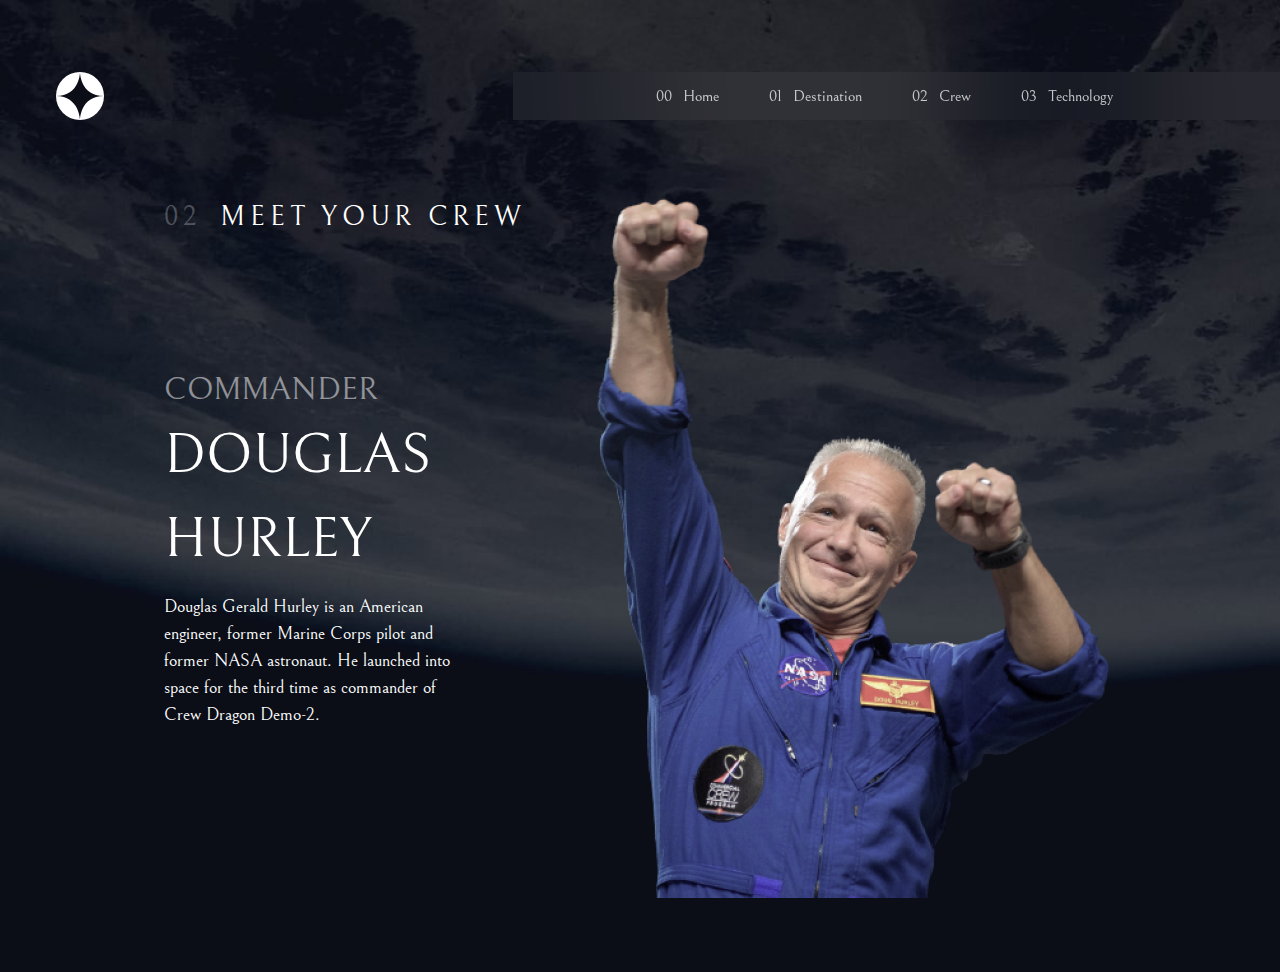
==== crew.html @ 7ba336b6 "Initial Commit" ====
<!DOCTYPE html>
<html lang="en">
  <head>
    <meta charset="UTF-8" />
    <meta name="viewport" content="width=device-width, initial-scale=1.0" />
    <link rel="stylesheet" href="style.css" />
    <script src="https://code.jquery.com/jquery-1.10.2.js"></script>
    <title>Document</title>
  </head>
  <body style="background-image: url(./images/background-crew-desktop.jpg)">
    <div id="nav-placeholder"></div>
    <script>
      $(function () {
        $("#nav-placeholder").load("nav.html");
      });
    </script>
    <div class="crew">
      <div class="crew-content">
        <h3>MEET YOUR CREW</h3>
        <h2>COMMANDER</h2>
        <h1>DOUGLAS HURLEY</h1>
        <p>
          Douglas Gerald Hurley is an American engineer, former Marine Corps
          pilot and former NASA astronaut. He launched into space for the third
          time as commander of Crew Dragon Demo-2.
        </p>
      </div>
      <div class="crew-image">
        <picture>
            <img src="./images/image-removebg-preview(289).png" alt="douglas-image"/>
        </picture>
      </div>
    </div>
  </body>
</html>
---- style.css ----
@import url('https://fonts.googleapis.com/css2?family=Bellefair&display=swap');

:root{
    --clr-background : #0B0D17;
    --clr-blue: #D0D6F9;
    --clr-white: #FFFFFF;
    --clr-backNav: rgba(255, 255, 255, 0.04);

    --fs-heading1 : 9.375rem;
    --fs-heading2: 6.25rem;
    --fs-heading3: 3.5rem;
    --fs-heading4: 2rem;
    --fs-heading5: 1.75rem;

    --fs-subheading1: 1.75rem;
    --fs-subheading2: 0.875rem;

    --fs-navText: 1rem;

    --fs-paragraph: 1.125rem;

    --ff-global : 'Bellefair', serif;
}

/*
  1. Use a more-intuitive box-sizing model.
*/
*, *::before, *::after {
    box-sizing: border-box;
  }
  /*
    2. Remove default margin
  */
  * {
    margin: 0;
  }
  /*
    Typographic tweaks!
    3. Add accessible line-height
    4. Improve text rendering
  */
  body {
    line-height: 1.5;
    -webkit-font-smoothing: antialiased;
    font-family: var(--ff-global);
    color: white;
    height: 100vh;
    overflow: hidden;
    background-size: cover;
  }
  /*
    5. Improve media defaults
  */
  img, picture, video, canvas, svg {
    display: block;
    max-width: 100%;
  }
  /*
    6. Remove built-in form typography styles
  */
  input, button, textarea, select {
    font: inherit;
  }
  /*
    7. Avoid text overflows
  */
  p, h1, h2, h3, h4, h5, h6 {
    overflow-wrap: break-word;
    font-weight: 400;
  }
  /*
    8. Create a root stacking context
  */
  #root, #__next {
    isolation: isolate;
  }


  /* General Styling   */

  .header{
    display: flex;
    margin-top: 4.5rem;
  }

  .header-icon{
    margin-left: 3.5rem;
  }

  .header-items{
    display: flex;
    gap: 3.125rem;
    background: var(--clr-backNav);
    backdrop-filter: blur(40.774227142333984px);
    margin-left: auto;
    justify-content: center;
    align-items: center;
  }

  .header-item{
    all: unset;
    display: flex;
    gap: 0.6875rem;
    position: relative;
    cursor: pointer;
    opacity: 0.75;
  }

  .header-item::before{
    transition: 300ms;
    height: 3px;
    content: "";
    background-color: black;
    inset-inline: 55%;
    position: absolute;
    bottom: -20px;
  }

  .header-item:hover{
    opacity: 1;
  }

  .header-item:hover::before{
    inset-inline: 0%;
  }

  .header-item:first-child{
    margin-left: 8.935rem;
  }

  .header-item:last-child{
    margin-right: 10.4375rem;
  }


  .home-section{
    display: flex;
    margin: 10.625rem;
    align-items: center;   
  }

  .home-content{
    display: grid;
    gap: 1.5rem;
    max-width: 26.5625rem;
    margin-right: auto;
  }

  .home-content h3{

    font-size: var(--fs-heading5);
  }

  .home-content h1{
    font-size: var(--fs-heading1);
  }

  .home-content p{
    text-wrap:wrap;
    font-size: 1rem;
  }

  .home-content-button{
    font-size: var(--fs-heading5);
    margin-left: auto;
  }
  

  /* Moon Styling */

  .moon-container{
    display: grid;
    grid-template-columns: 1fr 1fr;
    /* column-gap: 11.25rem; */
    column-gap: 1rem;
    height: 100%;
    justify-content: center;
    align-items: center;
  }

  .moon-container, .first-destination-heading{
    margin-inline: 10.25rem;
  }

  .first-destination-heading{
    margin-top: 4.75rem;
    font-size: var(--fs-subheading1);
  }

  .first-destination-heading::before{
    margin-right: 1.25rem;
    content: "01";
    opacity: 0.25;
  }
  

  .moon-container picture{
    align-self: self-end;
  }
  
  .moon-content h1{
    font-size: var(--fs-heading2);
  }

  .moon-dist-time{
    grid-column-start: -2;
    grid-column-end: -1; 
    align-self: baseline;
    display: flex;
    flex-wrap: wrap;
    column-gap: 4.935rem;
    row-gap: 0.75rem;
  }

  .moon-dist-time p{
    font-size: var(--fs-subheading2);
  }
  
  .moon-content, .moon-dist-time{
    max-width: 21.5625rem;
  }

  .planet-bar{
    display: flex;
    gap: 2.1875rem;
    font-size: var(--fs-navText);
    font-weight: 400;
  }

  .planet-bar p:after{
    transition: 300ms;
    display: block;
    content: "";
    width: 0%;
    height: 3px;
    background-color: var(--clr-white);
  }

  .planet-bar p:hover::after{
    width: 100%;
  }

  .crew{
    display: flex;
    flex-direction: row;
    position: relative;
    margin-inline: 10.25rem;
    margin-top: 4.75rem;
  }

  .crew-content{
    align-self: center;
    flex: 1;
  }

  .crew-content h3::before{
    content: "02";
    margin-right: 1.25rem;
    opacity: 0.25;
  }

  .crew-content h3{
   font-size: var(--fs-subheading1);
   letter-spacing: 0.2953125rem;
   font-style: normal;
   position: absolute;
   top: 0; 
  }

  .crew-content h2{
    font-size: var(--fs-heading4);
    opacity: 0.5042;
  }

  .crew-content h1{
    font-size: var(--fs-heading3);
    margin-bottom: 0.6875rem
  }

  .crew-content p{
    font-size: var(--fs-paragraph);
    margin-right: 5.2rem;
  }

  .technology{
    display: grid;
    margin-left: 10.4735rem;
    grid-template-columns: 0.1fr 0.4fr 0.5fr;
    margin-top: 4.75rem;
  }

  .technology h3{
    grid-column-start: 1;
    grid-column-end: 5;
    margin-bottom: 2rem;
    font-size: var(--fs-heading5);
    letter-spacing: 0.2953125rem;
  }

  .technology h1{
    font-size: var(--fs-heading3);
    margin-bottom: 1rem;
  }

  .technology h3::before{
    margin-right: 1.25rem;
    content: "03";
    opacity: 0.25;
    margin-left: 1.75rem;
  }

  .technology > *:not(h3){
    align-self: center;
  }

  .rocket-carasoul{
    display: flex;
    flex-direction: column;
    gap: 1.25rem;
  }

  .rocket-carasoul div{
    width: 80px;
    height: 80px;
    padding: 18px;
    border-radius: 50%;
    text-align: center;
    font-size: var(--fs-heading4);
    border: 1.5px solid rgba(255, 255, 255, 0.1);
    background-color: var(--clr-white);
    color: var(--clr-background);
  }

  .rocket-carasoul div:not(div:first-child){
    background-color: transparent;
    color: var(--clr-white);
  }

  .rocket-carasoul div:hover{
    transition: 300ms;
    background-color: var(--clr-white);
    color: var(--clr-background);
  }

  .technology-content{
    justify-content: center;
  }

  .technology-content p:first-child{
    font-size: var(--fs-subheading2);
  }

  .technology-content p:last-child{
    margin-right: 3.5rem;
  }

  .technology-rocket-image{
    justify-self: end;
  }
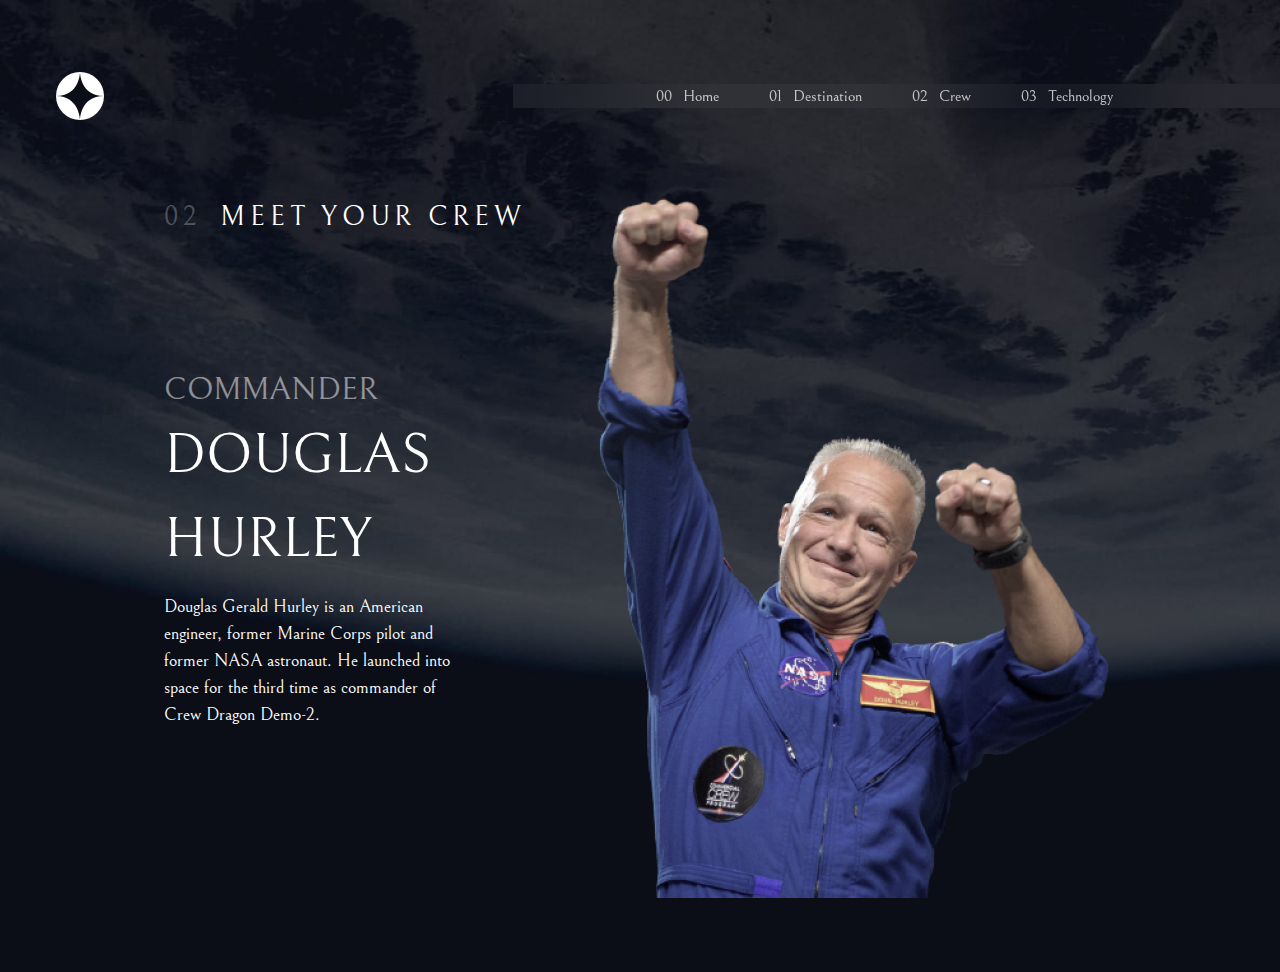
==== commit dc26a955: "Added js" ====
--- a/crew.html
+++ b/crew.html
@@ -7,7 +7,7 @@
     <script src="https://code.jquery.com/jquery-1.10.2.js"></script>
     <title>Document</title>
   </head>
-  <body style="background-image: url(./images/background-crew-desktop.jpg)">
+  <body class="crew-body">
     <div id="nav-placeholder"></div>
     <script>
       $(function () {
--- a/style.css
+++ b/style.css
@@ -80,6 +80,7 @@
 
   .header{
     display: flex;
+    align-items: center;
     margin-top: 4.5rem;
   }
 
@@ -95,6 +96,15 @@
     margin-left: auto;
     justify-content: center;
     align-items: center;
+  }
+
+  @media(max-width: 768px) {
+    .header{margin-top: 0;}
+
+    .header-items{
+      gap: 2.3125rem;
+      padding-block: 1.5rem;
+    }
   }
 
   .header-item{
@@ -132,11 +142,53 @@
     margin-right: 10.4375rem;
   }
 
+  @media(max-width: 768px) {
+    .header-item:first-child{
+      margin-left: 3rem;
+    }
+    .header-item:last-child{
+      margin-right: 3rem;
+    }
+  }
+
+
+
+
+  .home-body{
+    background-image: url(./images/background-home-desktop.jpg);
+  }
+
+  @media(max-width: 768px){
+    .home-body{
+      background-image: url(./images/background-home-tablet.jpg);
+    }
+  }
+
+  @media(max-width: 375px){
+    .home-body{
+      background-image: url(./images/background-home-mobile.jpg);
+    }
+  }
 
   .home-section{
     display: flex;
     margin: 10.625rem;
     align-items: center;   
+  }
+
+  @media (max-width: 768px) {
+    .home-section{
+      flex-direction: column;
+      margin-inline: 10.25rem;
+      margin-top: 6.625rem;
+      text-align: center;
+    }
+  }
+
+  @media (max-width: 375px) {
+    .home-section{
+      margin-inline: 1.5rem;
+    }
   }
 
   .home-content{
@@ -146,8 +198,13 @@
     margin-right: auto;
   }
 
+  @media(max-width: 768px){
+   .home-content{
+    gap: 0;
+   } 
+  }
+
   .home-content h3{
-
     font-size: var(--fs-heading5);
   }
 
@@ -163,10 +220,66 @@
   .home-content-button{
     font-size: var(--fs-heading5);
     margin-left: auto;
+    border-radius: 50%;
+    height: 242px;
+    width: 242px;
+  }
+
+  @media (max-width:768px) {
+    .home-content h3{
+      font-size: 1.25rem;
+    }
+
+    .home-content p{
+      font-size: var(--fs-navText);
+      margin-inline: 1.5rem;
+    }
+
+    .home-content-button{
+      margin-inline: auto;
+      margin-top: 9.75rem;
+    }
+  }
+
+  @media (max-width: 375px) {
+    .home-content h3{
+      font-size: 1rem;
+    }
+
+    .home-content h1{
+      font-size: 5rem;
+    }
+
+    .home-content p{
+      font-size: 0.9325rem;
+    }
+
+    .home-content-button{
+      font-size: 1.25rem;
+      margin-top: 5rem;
+      height: 150px;
+      width: 150px;
+    }
   }
   
 
   /* Moon Styling */
+
+  .moon-body{
+    background-image: url(./images/background-destination-desktop.jpg);
+  }
+
+  @media (max-width: 768px) {
+    .moon-body{
+      background-image: url(./images/background-destination-tablet.jpg);
+    }
+  }
+
+  @media (max-width: 375px) {
+    .moon-body{
+      background-image: url(./images/background-destination-mobile.jpg);
+    }
+  }
 
   .moon-container{
     display: grid;
@@ -240,12 +353,40 @@
     width: 100%;
   }
 
+  /* crew page styling */
+
+  .crew-body{
+    background-image: url(./images/background-crew-desktop.jpg);
+  }
+
+  @media (max-width: 768px) {
+    .crew-body{
+      background-image: url(./images/background-crew-tablet.jpg);
+    }
+  }
+
+  @media (max-width: 375px) {
+    .crew-body{
+      background-image: url(./images/background-crew-mobile.jpg);
+    }
+  }
+
   .crew{
     display: flex;
     flex-direction: row;
     position: relative;
     margin-inline: 10.25rem;
     margin-top: 4.75rem;
+  }
+
+  @media (max-width: 768px) {
+    .crew{
+      margin-inline: 2.375rem;
+      margin-top: 2.5rem;
+      flex-direction: column;
+      text-align: center;
+      align-items: center;
+    }
   }
 
   .crew-content{
@@ -280,6 +421,62 @@
   .crew-content p{
     font-size: var(--fs-paragraph);
     margin-right: 5.2rem;
+  }
+
+  @media(max-width: 768px){
+
+    .crew-content h3{
+      font-size: 1.25rem;
+      letter-spacing: 3.75px;
+    }
+
+    .crew-content h2{
+      font-size: 1.5rem;
+      margin-top: 5.25rem;
+    }
+
+    .crew-content h1{
+      font-size: 2.5rem;
+    }
+
+    .crew-content p{
+      margin: 0;
+      font-size: 1rem;
+      line-height: 1.75rem;
+      margin-inline: 7.5rem;
+    }
+  }
+
+  @media (max-width: 375px) {
+
+    .crew-content{
+      order: 2;
+    }
+
+    .crew-content h3{
+      font-size: 1rem;
+      letter-spacing: 2.7px;
+    }
+
+    .crew-content h2{
+      font-size: 1rem;
+    }
+
+    .crew-content h1{
+      font-size: 1.5rem;
+    }
+
+    .crew-content p{
+      margin: 0;
+      font-size: 0.9375rem;
+      line-height: 1.5625rem;
+    }
+
+    .crew-image{
+      width: 177.123px;
+      height: 222px;
+      margin-top: 3rem;
+    }
   }
 
   .technology{
@@ -351,8 +548,37 @@
   }
 
   .technology-content p:last-child{
-    margin-right: 3.5rem;
-  }
+    margin-right: 5.8rem;
+  }
+
+  /* @media(max-width: 768px){
+    .technology{
+      grid-template-columns: 1fr;
+      margin: 0;
+      justify-self: center;
+    } */
+
+    /* .rocket-carasoul{
+      flex-direction: row;
+      justify-content: center;
+      order: 2;
+    }
+
+    .technology-content{
+      text-align: center;
+      order: 3;
+    }
+
+    .technology-content p:last-child{
+      margin: 0;
+    }
+
+    .technology-rocket-image{
+      order: 1;
+    }
+
+    .technology-rocket-image img{    } */
+  /* } */
 
   .technology-rocket-image{
     justify-self: end;
